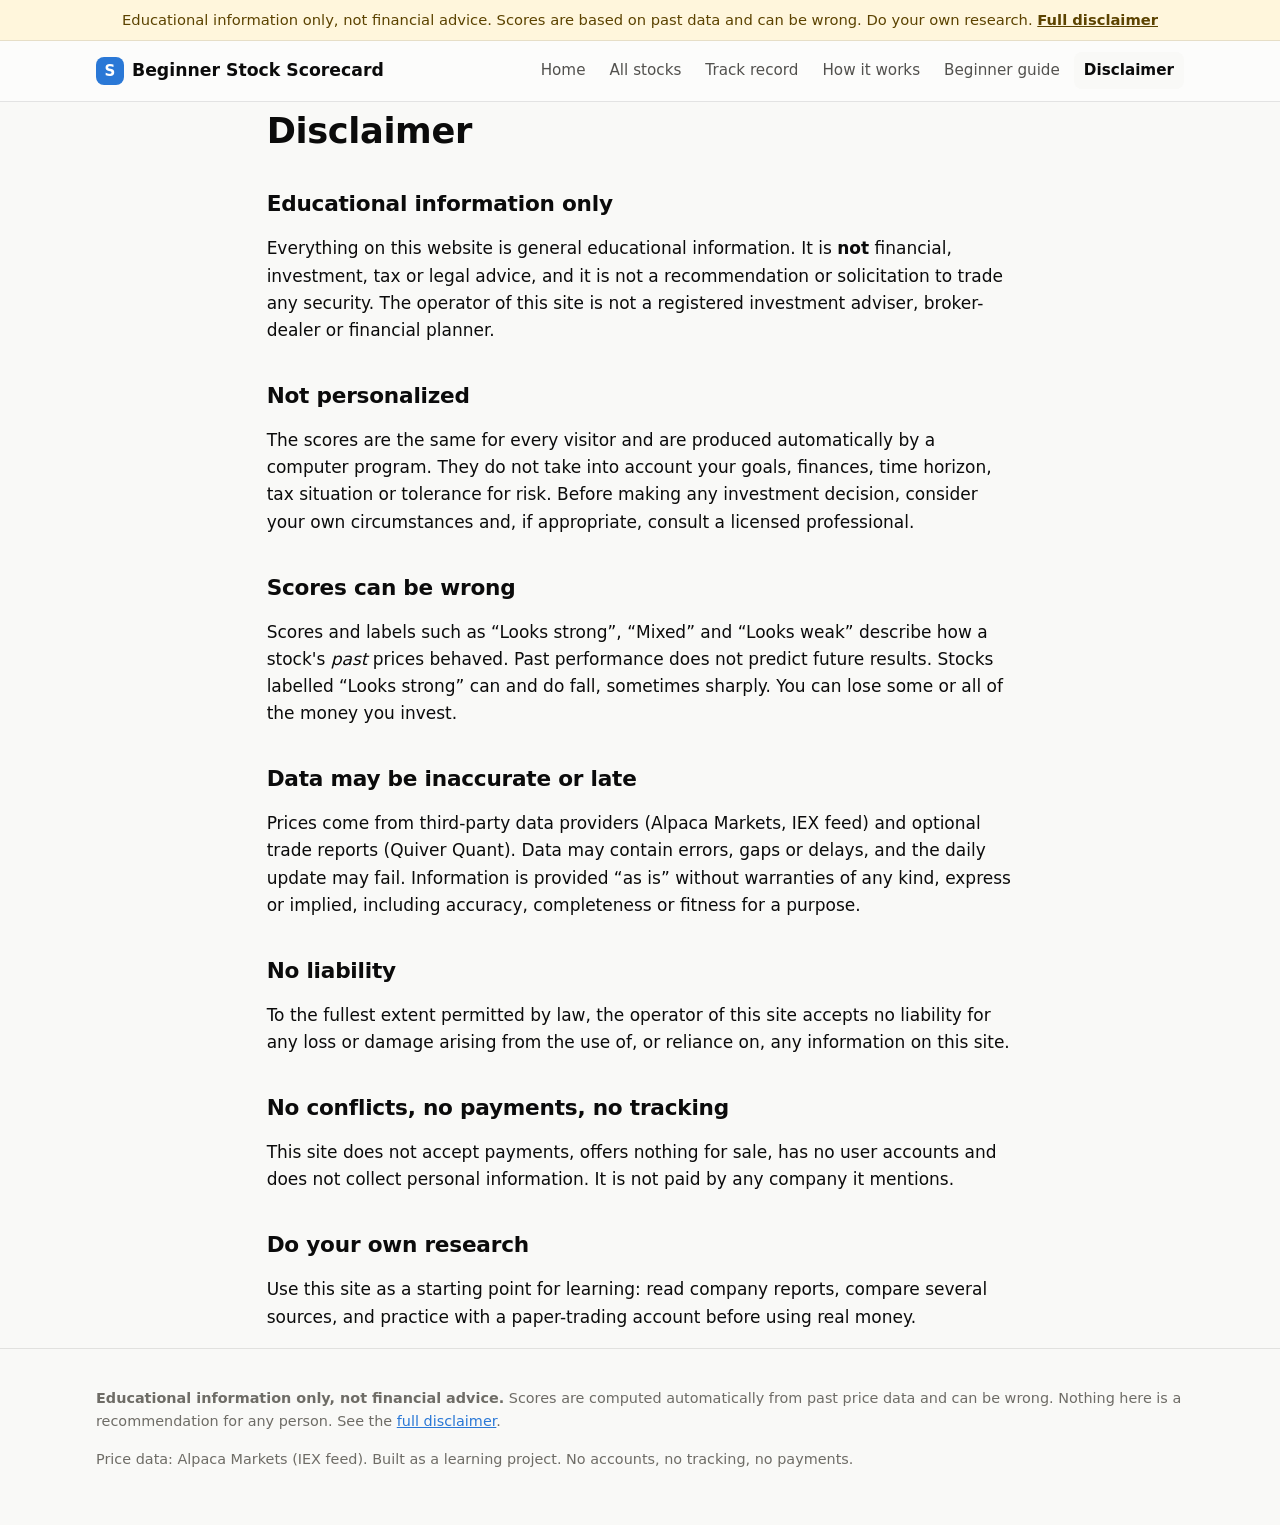
==== site/disclaimer.html @ bff0a10c "Beginner Stock Scorecard: scoring engine, static site, tests, daily workflow Co-Authored-By: Claude " ====
<!doctype html>
<html lang="en">
<head>
  <meta charset="utf-8">
  <meta name="viewport" content="width=device-width, initial-scale=1">
  <title>Disclaimer · Beginner Stock Scorecard</title>
  <meta name="description" content="Full disclaimer: this site is educational information only and not financial advice.">
  <link rel="stylesheet" href="css/style.css">
</head>
<body data-page="disclaimer">
  <div class="disclaimer-banner" role="note">Educational information only, not financial advice. Scores are based on past data and can be wrong. Do your own research. <a href="disclaimer.html">Full disclaimer</a></div>
  <header id="site-header"></header>
  <main class="wrap prose">
    <h1>Disclaimer</h1>

    <h2>Educational information only</h2>
    <p>Everything on this website is general educational information. It is <strong>not</strong> financial, investment,
      tax or legal advice, and it is not a recommendation or solicitation to trade any security. The operator of this site
      is not a registered investment adviser, broker-dealer or financial planner.</p>

    <h2>Not personalized</h2>
    <p>The scores are the same for every visitor and are produced automatically by a computer program. They do not
      take into account your goals, finances, time horizon, tax situation or tolerance for risk. Before making any
      investment decision, consider your own circumstances and, if appropriate, consult a licensed professional.</p>

    <h2>Scores can be wrong</h2>
    <p>Scores and labels such as “Looks strong”, “Mixed” and “Looks weak” describe how a stock's <em>past</em> prices
      behaved. Past performance does not predict future results. Stocks labelled “Looks strong” can and do fall,
      sometimes sharply. You can lose some or all of the money you invest.</p>

    <h2>Data may be inaccurate or late</h2>
    <p>Prices come from third-party data providers (Alpaca Markets, IEX feed) and optional trade reports (Quiver Quant).
      Data may contain errors, gaps or delays, and the daily update may fail. Information is provided “as is”
      without warranties of any kind, express or implied, including accuracy, completeness or fitness for a purpose.</p>

    <h2>No liability</h2>
    <p>To the fullest extent permitted by law, the operator of this site accepts no liability for any loss or damage
      arising from the use of, or reliance on, any information on this site.</p>

    <h2>No conflicts, no payments, no tracking</h2>
    <p>This site does not accept payments, offers nothing for sale, has no user accounts and does not collect personal
      information. It is not paid by any company it mentions.</p>

    <h2>Do your own research</h2>
    <p>Use this site as a starting point for learning: read company reports, compare several sources, and practice with
      a paper-trading account before using real money.</p>
  </main>
  <footer id="site-footer"></footer>
  <script src="js/common.js"></script>
</body>
</html>
---- site/css/style.css ----
:root {
  color-scheme: light;
  --page: #f9f9f7;
  --surface: #fcfcfb;
  --card: #ffffff;
  --ink: #0b0b0b;
  --ink-2: #52514e;
  --muted: #6e6c66;
  --grid: #e1e0d9;
  --axis: #c3c2b7;
  --border: rgba(11, 11, 11, 0.10);
  --accent: #2a78d6;
  --s1: #2a78d6;   /* price / main series */
  --s2: #eb6834;   /* 50-day average */
  --s3: #1baf7a;   /* 200-day average */
  --good: #0ca30c; --good-ink: #006300;
  --warn: #fab219; --warn-ink: #8a5a00;
  --bad: #d03b3b;  --bad-ink: #b02a2a;
  --banner-bg: #fff6dc; --banner-ink: #5c4300;
  --radius: 14px;
  --shadow: 0 1px 2px rgba(0,0,0,.04), 0 4px 16px rgba(0,0,0,.04);
  font-family: system-ui, -apple-system, "Segoe UI", Roboto, sans-serif;
}
@media (prefers-color-scheme: dark) {
  :root {
    color-scheme: dark;
    --page: #0d0d0d; --surface: #1a1a19; --card: #1a1a19;
    --ink: #f0efec; --ink-2: #c3c2b7; --muted: #9a988f;
    --grid: #2c2c2a; --axis: #383835; --border: rgba(255,255,255,0.10);
    --accent: #3987e5; --s1: #3987e5; --s2: #d95926; --s3: #199e70;
    --good-ink: #2fbf2f; --warn-ink: #fab219; --bad-ink: #e66767;
    --banner-bg: #2b2412; --banner-ink: #f3d68a;
    --shadow: none;
  }
}

* { box-sizing: border-box; }
html { -webkit-text-size-adjust: 100%; }
body { margin: 0; background: var(--page); color: var(--ink); line-height: 1.6; font-size: 17px; }
a { color: var(--accent); }
img, svg, canvas { max-width: 100%; }
h1, h2, h3 { line-height: 1.25; letter-spacing: -0.01em; }
h1 { font-size: clamp(1.6rem, 4vw, 2.2rem); margin: 0.2em 0 0.3em; }
h2 { font-size: 1.35rem; margin: 1.8em 0 0.6em; }
h3 { font-size: 1.1rem; margin: 1.2em 0 0.4em; }
.wrap { max-width: 1120px; margin: 0 auto; padding: 0 16px; }
.lede { color: var(--ink-2); font-size: 1.08rem; max-width: 70ch; }
.muted { color: var(--muted); }
.small { font-size: 0.88rem; }
.prose { max-width: 72ch; }
.prose li { margin: 0.3em 0; }

/* ---------- disclaimer banner ---------- */
.disclaimer-banner {
  background: var(--banner-bg); color: var(--banner-ink); font-size: 0.92rem;
  padding: 8px 16px; text-align: center; border-bottom: 1px solid var(--border);
}
.disclaimer-banner a { color: inherit; font-weight: 600; }
.demo-banner { background: var(--bad); color: #fff; text-align: center; padding: 8px 16px; font-weight: 700; }

/* ---------- header / nav ---------- */
.site-header { background: var(--surface); border-bottom: 1px solid var(--border); position: sticky; top: 0; z-index: 10; }
.site-header .wrap { display: flex; align-items: center; gap: 16px; min-height: 60px; flex-wrap: wrap; }
.brand { font-weight: 800; color: var(--ink); text-decoration: none; font-size: 1.08rem; display: flex; align-items: center; gap: 8px; }
.brand-mark { width: 28px; height: 28px; border-radius: 8px; background: var(--accent); color: #fff; display: grid; place-items: center; font-size: 15px; }
.nav { display: flex; gap: 4px; flex-wrap: wrap; margin-left: auto; }
.nav a { color: var(--ink-2); text-decoration: none; padding: 6px 10px; border-radius: 8px; font-size: 0.95rem; }
.nav a:hover { background: var(--page); color: var(--ink); }
.nav a.active { color: var(--ink); background: var(--page); font-weight: 600; }
.nav-toggle { display: none; margin-left: auto; background: none; border: 1px solid var(--border); color: var(--ink);
  border-radius: 8px; padding: 6px 10px; font-size: 1rem; }
@media (max-width: 760px) {
  .nav-toggle { display: block; }
  .nav { display: none; width: 100%; flex-direction: column; padding-bottom: 10px; }
  .nav.open { display: flex; }
}

main { padding: 20px 0 48px; }
footer { border-top: 1px solid var(--border); padding: 24px 0 40px; color: var(--muted); font-size: 0.9rem; }

/* ---------- cards ---------- */
.grid { display: grid; gap: 14px; grid-template-columns: repeat(auto-fill, minmax(260px, 1fr)); }
.card {
  background: var(--card); border: 1px solid var(--border); border-radius: var(--radius); padding: 16px;
  box-shadow: var(--shadow); color: inherit; text-decoration: none; display: block;
}
a.card:hover { border-color: var(--accent); }
.card-top { display: flex; justify-content: space-between; align-items: flex-start; gap: 10px; }
.card .ticker { font-weight: 800; font-size: 1.1rem; }
.card .name { color: var(--ink-2); font-size: 0.92rem; }
.score-num { font-size: 1.9rem; font-weight: 800; line-height: 1; text-align: right; }
.score-num small { font-size: 0.8rem; color: var(--muted); font-weight: 500; }
.card .reason { font-size: 0.93rem; color: var(--ink-2); margin: 8px 0 0; }
.spark { display: block; width: 100%; height: 44px; margin-top: 10px; }

.badge { display: inline-flex; align-items: center; gap: 5px; font-size: 0.82rem; font-weight: 700;
  padding: 2px 9px; border-radius: 999px; border: 1px solid currentColor; white-space: nowrap; }
.badge.strong { color: var(--good-ink); }
.badge.mixed { color: var(--warn-ink); }
.badge.weak { color: var(--bad-ink); }

.stats { display: grid; gap: 12px; grid-template-columns: repeat(auto-fit, minmax(150px, 1fr)); margin: 16px 0; }
.stat { background: var(--card); border: 1px solid var(--border); border-radius: var(--radius); padding: 12px 14px; }
.stat .v { font-size: 1.5rem; font-weight: 800; }
.stat .k { color: var(--muted); font-size: 0.85rem; }

/* ---------- score breakdown bars ---------- */
.part { margin: 14px 0; }
.part-head { display: flex; justify-content: space-between; gap: 10px; font-weight: 600; }
.bar { height: 12px; background: var(--grid); border-radius: 6px; overflow: hidden; margin: 6px 0; }
.bar > span { display: block; height: 100%; background: var(--s1); border-radius: 6px; }
.part p { margin: 4px 0; color: var(--ink-2); font-size: 0.93rem; }

/* ---------- charts ---------- */
.chart-box { background: var(--card); border: 1px solid var(--border); border-radius: var(--radius); padding: 14px; }
.chart-box canvas { width: 100% !important; }
.legend { display: flex; gap: 16px; flex-wrap: wrap; font-size: 0.88rem; color: var(--ink-2); margin-bottom: 8px; }
.legend i { display: inline-block; width: 14px; height: 3px; border-radius: 2px; vertical-align: middle; margin-right: 6px; }
.two-col { display: grid; gap: 18px; grid-template-columns: 1fr; }
@media (min-width: 900px) { .two-col { grid-template-columns: 3fr 2fr; } }

/* ---------- table ---------- */
.controls { display: flex; gap: 10px; flex-wrap: wrap; margin: 12px 0; }
.controls input, .controls select {
  font: inherit; font-size: 0.95rem; padding: 8px 10px; border-radius: 10px; border: 1px solid var(--border);
  background: var(--card); color: var(--ink); min-width: 0;
}
.controls input { flex: 1 1 220px; }
.table-wrap { overflow-x: auto; background: var(--card); border: 1px solid var(--border); border-radius: var(--radius); }
table { border-collapse: collapse; width: 100%; font-size: 0.93rem; }
th, td { padding: 9px 12px; text-align: left; border-bottom: 1px solid var(--grid); white-space: nowrap; }
td.num, th.num { text-align: right; font-variant-numeric: tabular-nums; }
th { font-size: 0.82rem; color: var(--muted); font-weight: 600; text-transform: uppercase; letter-spacing: 0.03em; }
th button { all: unset; cursor: pointer; }
th button:hover { color: var(--ink); }
th button:focus-visible { outline: 2px solid var(--accent); outline-offset: 2px; }
tbody tr:hover { background: var(--page); }
.pos { color: var(--good-ink); } .neg { color: var(--bad-ink); }

.callout { border-left: 4px solid var(--accent); background: var(--card); padding: 12px 16px; border-radius: 0 10px 10px 0; margin: 16px 0; }
.callout.warn { border-left-color: var(--bad); }
.pill-row { display: flex; gap: 8px; flex-wrap: wrap; }
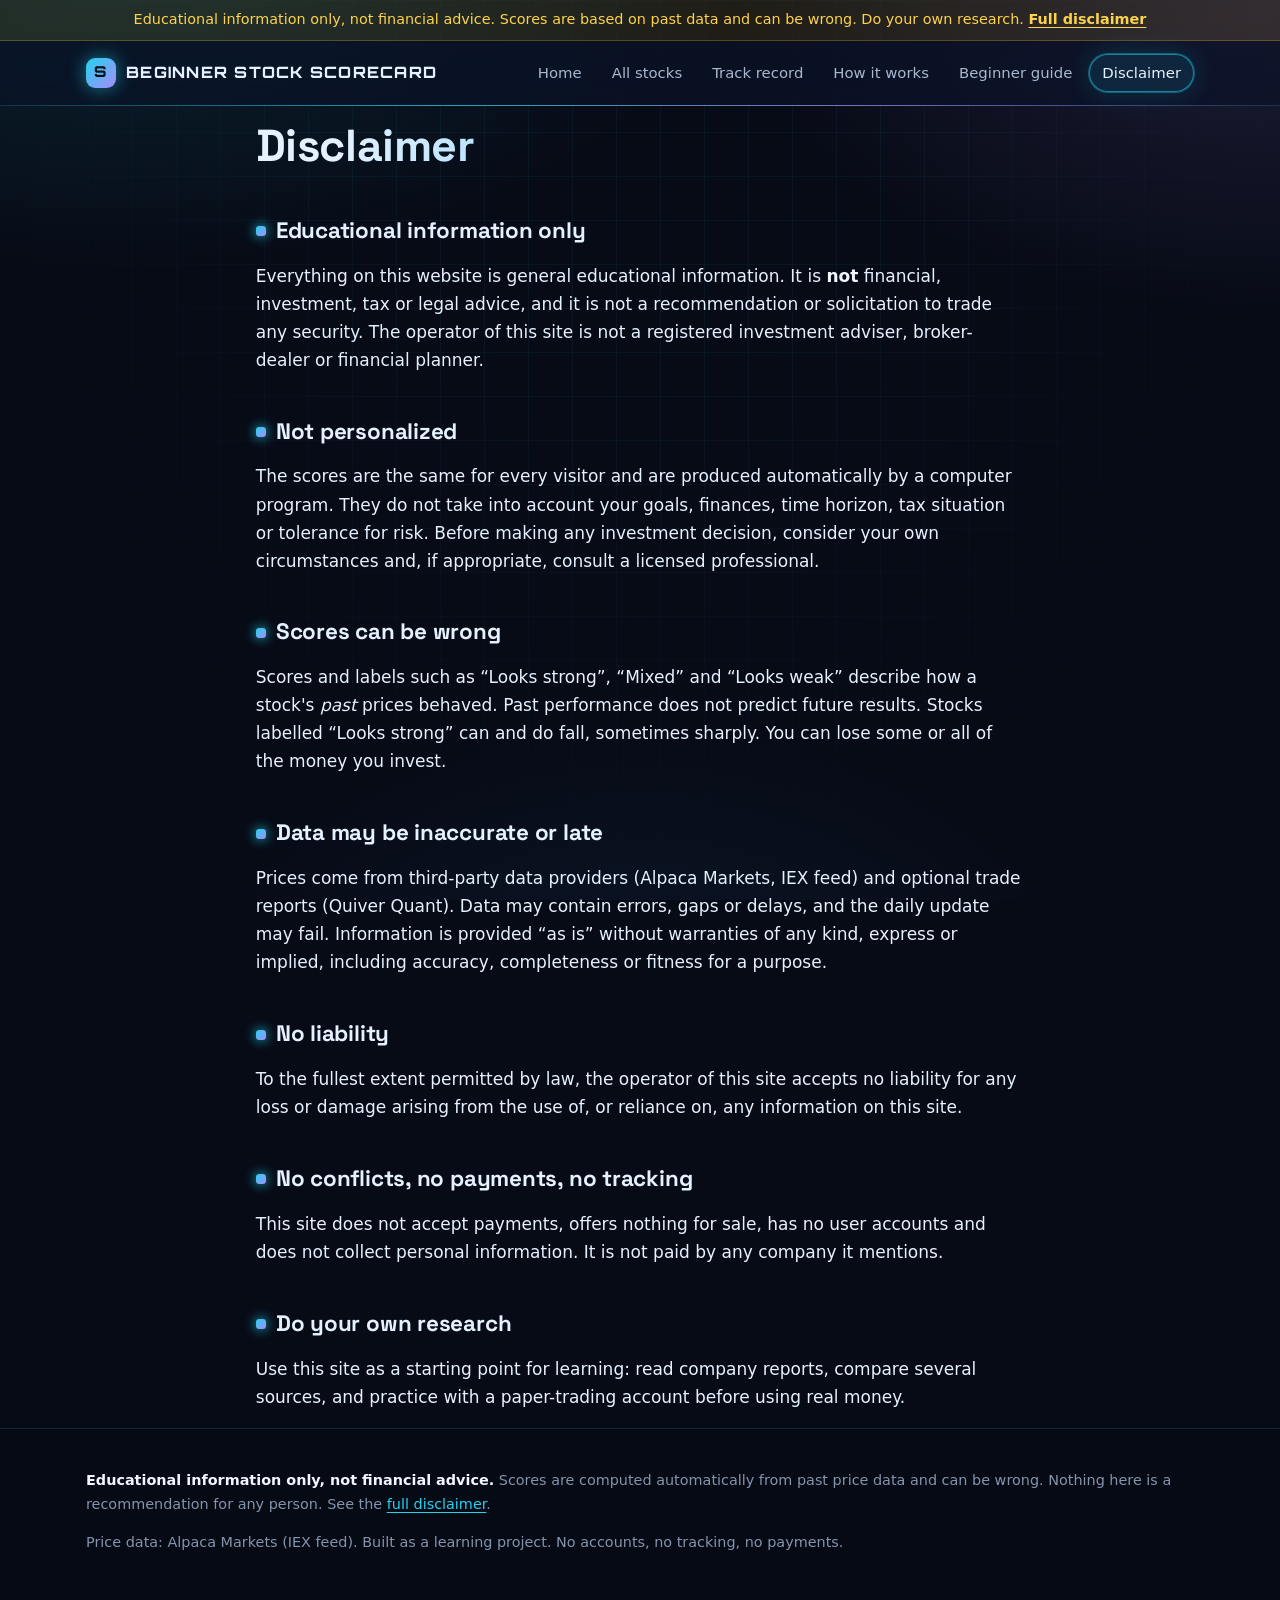
==== commit bcd54c3e: "Version CSS/JS links so visitors get design updates Co-Authored-By: Claude Opus 5.5 <noreply@anthrop" ====
--- a/site/disclaimer.html
+++ b/site/disclaimer.html
@@ -5,7 +5,8 @@
   <meta name="viewport" content="width=device-width, initial-scale=1">
   <title>Disclaimer · Beginner Stock Scorecard</title>
   <meta name="description" content="Full disclaimer: this site is educational information only and not financial advice.">
-  <link rel="stylesheet" href="css/style.css">
+  <link rel="icon" href="favicon.svg" type="image/svg+xml">
+  <link rel="stylesheet" href="css/style.css?v=2">
 </head>
 <body data-page="disclaimer">
   <div class="disclaimer-banner" role="note">Educational information only, not financial advice. Scores are based on past data and can be wrong. Do your own research. <a href="disclaimer.html">Full disclaimer</a></div>
@@ -46,6 +47,6 @@
       a paper-trading account before using real money.</p>
   </main>
   <footer id="site-footer"></footer>
-  <script src="js/common.js"></script>
+  <script src="js/common.js?v=2"></script>
 </body>
 </html>
--- a/site/css/style.css
+++ b/site/css/style.css
@@ -1,142 +1,214 @@
+/* Futuristic theme: dark glass, neon edges. Data colors stay on the validated palette. */
+@import url("https://fonts.googleapis.com/css2?family=Orbitron:wght@600;800&family=Space+Grotesk:wght@500;700&family=JetBrains+Mono:wght@500;700&display=swap");
+
 :root {
-  color-scheme: light;
-  --page: #f9f9f7;
-  --surface: #fcfcfb;
-  --card: #ffffff;
-  --ink: #0b0b0b;
-  --ink-2: #52514e;
-  --muted: #6e6c66;
-  --grid: #e1e0d9;
-  --axis: #c3c2b7;
-  --border: rgba(11, 11, 11, 0.10);
-  --accent: #2a78d6;
-  --s1: #2a78d6;   /* price / main series */
-  --s2: #eb6834;   /* 50-day average */
-  --s3: #1baf7a;   /* 200-day average */
-  --good: #0ca30c; --good-ink: #006300;
-  --warn: #fab219; --warn-ink: #8a5a00;
-  --bad: #d03b3b;  --bad-ink: #b02a2a;
-  --banner-bg: #fff6dc; --banner-ink: #5c4300;
-  --radius: 14px;
-  --shadow: 0 1px 2px rgba(0,0,0,.04), 0 4px 16px rgba(0,0,0,.04);
-  font-family: system-ui, -apple-system, "Segoe UI", Roboto, sans-serif;
-}
-@media (prefers-color-scheme: dark) {
-  :root {
-    color-scheme: dark;
-    --page: #0d0d0d; --surface: #1a1a19; --card: #1a1a19;
-    --ink: #f0efec; --ink-2: #c3c2b7; --muted: #9a988f;
-    --grid: #2c2c2a; --axis: #383835; --border: rgba(255,255,255,0.10);
-    --accent: #3987e5; --s1: #3987e5; --s2: #d95926; --s3: #199e70;
-    --good-ink: #2fbf2f; --warn-ink: #fab219; --bad-ink: #e66767;
-    --banner-bg: #2b2412; --banner-ink: #f3d68a;
-    --shadow: none;
-  }
+  color-scheme: dark;
+  --page: #070b16;
+  --surface: rgba(12, 19, 38, 0.72);
+  --card: rgba(15, 23, 44, 0.62);
+  --card-solid: #0f172c;
+  --ink: #e6f1ff;
+  --ink-2: #a9b8d0;
+  --muted: #8494ad;
+  --grid: rgba(148, 163, 184, 0.14);
+  --axis: rgba(148, 163, 184, 0.32);
+  --border: rgba(56, 189, 248, 0.18);
+  --border-strong: rgba(34, 211, 238, 0.55);
+  --accent: #22d3ee;      /* neon cyan: links, focus, decoration */
+  --accent-2: #a78bfa;    /* neon violet: decoration */
+  --glow: 0 0 0 1px rgba(34, 211, 238, 0.35), 0 0 28px rgba(34, 211, 238, 0.18);
+  /* chart series: validated dark-mode palette steps */
+  --s1: #3987e5;   /* price / main series */
+  --s2: #d95926;   /* 50-day average */
+  --s3: #199e70;   /* 200-day average */
+  --good: #0ca30c; --good-ink: #4ade80;
+  --warn: #fab219; --warn-ink: #fbbf24;
+  --bad: #d03b3b;  --bad-ink: #f87171;
+  --banner-bg: rgba(251, 191, 36, 0.10); --banner-ink: #fcd34d;
+  --radius: 16px;
+  --font-body: system-ui, -apple-system, "Segoe UI", Roboto, sans-serif;
+  --font-head: "Space Grotesk", var(--font-body);
+  --font-brand: "Orbitron", var(--font-head);
+  --font-num: "JetBrains Mono", ui-monospace, "Cascadia Mono", Consolas, monospace;
+  font-family: var(--font-body);
 }
 
 * { box-sizing: border-box; }
 html { -webkit-text-size-adjust: 100%; }
-body { margin: 0; background: var(--page); color: var(--ink); line-height: 1.6; font-size: 17px; }
-a { color: var(--accent); }
+body {
+  margin: 0; color: var(--ink); line-height: 1.65; font-size: 17px; min-height: 100vh;
+  background:
+    radial-gradient(1100px 600px at 8% -10%, rgba(34, 211, 238, 0.14), transparent 60%),
+    radial-gradient(900px 520px at 100% 0%, rgba(167, 139, 250, 0.14), transparent 60%),
+    radial-gradient(800px 600px at 50% 120%, rgba(57, 135, 229, 0.10), transparent 60%),
+    var(--page);
+  background-attachment: fixed;
+}
+/* faint holographic grid */
+body::before {
+  content: ""; position: fixed; inset: 0; pointer-events: none; z-index: -1;
+  background-image:
+    linear-gradient(rgba(56, 189, 248, 0.06) 1px, transparent 1px),
+    linear-gradient(90deg, rgba(56, 189, 248, 0.06) 1px, transparent 1px);
+  background-size: 44px 44px;
+  mask-image: radial-gradient(ellipse at 50% 0%, #000 30%, transparent 75%);
+  -webkit-mask-image: radial-gradient(ellipse at 50% 0%, #000 30%, transparent 75%);
+}
+a { color: var(--accent); text-underline-offset: 3px; }
+a:hover { text-shadow: 0 0 12px rgba(34, 211, 238, 0.6); }
+:focus-visible { outline: 2px solid var(--accent); outline-offset: 3px; border-radius: 6px; }
 img, svg, canvas { max-width: 100%; }
-h1, h2, h3 { line-height: 1.25; letter-spacing: -0.01em; }
-h1 { font-size: clamp(1.6rem, 4vw, 2.2rem); margin: 0.2em 0 0.3em; }
-h2 { font-size: 1.35rem; margin: 1.8em 0 0.6em; }
-h3 { font-size: 1.1rem; margin: 1.2em 0 0.4em; }
-.wrap { max-width: 1120px; margin: 0 auto; padding: 0 16px; }
+h1, h2, h3 { font-family: var(--font-head); line-height: 1.2; letter-spacing: -0.01em; }
+h1 {
+  font-size: clamp(1.8rem, 4.6vw, 2.8rem); margin: 0.3em 0 0.35em; color: var(--ink);
+  background: linear-gradient(92deg, #e6f1ff 10%, #7dd3fc 55%, #c4b5fd 90%);
+  -webkit-background-clip: text; background-clip: text; -webkit-text-fill-color: transparent;
+}
+h2 { font-size: 1.4rem; margin: 2em 0 0.6em; display: flex; align-items: center; gap: 10px; }
+h2::before {
+  content: ""; width: 10px; height: 10px; border-radius: 3px; flex: none;
+  background: linear-gradient(135deg, var(--accent), var(--accent-2)); box-shadow: 0 0 12px var(--accent);
+}
+h3 { font-size: 1.12rem; margin: 1.3em 0 0.4em; color: #c7e9ff; }
+.wrap { max-width: 1140px; margin: 0 auto; padding: 0 16px; }
 .lede { color: var(--ink-2); font-size: 1.08rem; max-width: 70ch; }
 .muted { color: var(--muted); }
 .small { font-size: 0.88rem; }
-.prose { max-width: 72ch; }
-.prose li { margin: 0.3em 0; }
+.prose { max-width: 74ch; }
+.prose li { margin: 0.35em 0; }
+strong { color: #f1f7ff; }
 
 /* ---------- disclaimer banner ---------- */
 .disclaimer-banner {
-  background: var(--banner-bg); color: var(--banner-ink); font-size: 0.92rem;
-  padding: 8px 16px; text-align: center; border-bottom: 1px solid var(--border);
-}
-.disclaimer-banner a { color: inherit; font-weight: 600; }
+  background: var(--banner-bg); color: var(--banner-ink); font-size: 0.9rem;
+  padding: 8px 16px; text-align: center; border-bottom: 1px solid rgba(251, 191, 36, 0.25);
+  backdrop-filter: blur(8px);
+}
+.disclaimer-banner a { color: inherit; font-weight: 700; }
 .demo-banner { background: var(--bad); color: #fff; text-align: center; padding: 8px 16px; font-weight: 700; }
 
 /* ---------- header / nav ---------- */
-.site-header { background: var(--surface); border-bottom: 1px solid var(--border); position: sticky; top: 0; z-index: 10; }
-.site-header .wrap { display: flex; align-items: center; gap: 16px; min-height: 60px; flex-wrap: wrap; }
-.brand { font-weight: 800; color: var(--ink); text-decoration: none; font-size: 1.08rem; display: flex; align-items: center; gap: 8px; }
-.brand-mark { width: 28px; height: 28px; border-radius: 8px; background: var(--accent); color: #fff; display: grid; place-items: center; font-size: 15px; }
+.site-header {
+  background: var(--surface); border-bottom: 1px solid var(--border); position: sticky; top: 0; z-index: 10;
+  backdrop-filter: blur(14px) saturate(140%); -webkit-backdrop-filter: blur(14px) saturate(140%);
+}
+.site-header::after {
+  content: ""; position: absolute; left: 0; right: 0; bottom: -1px; height: 1px;
+  background: linear-gradient(90deg, transparent, var(--accent), var(--accent-2), transparent); opacity: 0.7;
+}
+.site-header .wrap { display: flex; align-items: center; gap: 16px; min-height: 64px; flex-wrap: wrap; }
+.brand {
+  font-family: var(--font-brand); font-weight: 800; color: var(--ink); text-decoration: none;
+  font-size: 0.98rem; letter-spacing: 0.08em; text-transform: uppercase; display: flex; align-items: center; gap: 10px;
+}
+.brand:hover { text-shadow: none; }
+.brand-mark {
+  width: 30px; height: 30px; border-radius: 9px; color: #04121a; display: grid; place-items: center; font-size: 15px;
+  background: linear-gradient(135deg, var(--accent), var(--accent-2)); box-shadow: 0 0 18px rgba(34, 211, 238, 0.55);
+}
 .nav { display: flex; gap: 4px; flex-wrap: wrap; margin-left: auto; }
-.nav a { color: var(--ink-2); text-decoration: none; padding: 6px 10px; border-radius: 8px; font-size: 0.95rem; }
-.nav a:hover { background: var(--page); color: var(--ink); }
-.nav a.active { color: var(--ink); background: var(--page); font-weight: 600; }
-.nav-toggle { display: none; margin-left: auto; background: none; border: 1px solid var(--border); color: var(--ink);
-  border-radius: 8px; padding: 6px 10px; font-size: 1rem; }
+.nav a {
+  color: var(--ink-2); text-decoration: none; padding: 6px 12px; border-radius: 999px; font-size: 0.93rem;
+  border: 1px solid transparent; transition: color .15s, border-color .15s, background .15s;
+}
+.nav a:hover { color: var(--ink); border-color: var(--border); background: rgba(34, 211, 238, 0.06); text-shadow: none; }
+.nav a.active { color: var(--ink); border-color: var(--border-strong); background: rgba(34, 211, 238, 0.10); box-shadow: var(--glow); }
+.nav-toggle {
+  display: none; margin-left: auto; background: rgba(34, 211, 238, 0.08); border: 1px solid var(--border-strong);
+  color: var(--ink); border-radius: 10px; padding: 6px 12px; font: inherit; font-size: 0.95rem;
+}
 @media (max-width: 760px) {
-  .nav-toggle { display: block; }
-  .nav { display: none; width: 100%; flex-direction: column; padding-bottom: 10px; }
+  .site-header .wrap { flex-wrap: wrap; gap: 10px; }
+  .brand { flex: 1 1 0; min-width: 0; font-size: 0.8rem; letter-spacing: 0.05em; line-height: 1.3; }
+  .nav-toggle { display: block; flex: none; }
+  .nav { display: none; width: 100%; flex-direction: column; padding-bottom: 12px; }
   .nav.open { display: flex; }
 }
 
-main { padding: 20px 0 48px; }
-footer { border-top: 1px solid var(--border); padding: 24px 0 40px; color: var(--muted); font-size: 0.9rem; }
-
-/* ---------- cards ---------- */
-.grid { display: grid; gap: 14px; grid-template-columns: repeat(auto-fill, minmax(260px, 1fr)); }
-.card {
-  background: var(--card); border: 1px solid var(--border); border-radius: var(--radius); padding: 16px;
-  box-shadow: var(--shadow); color: inherit; text-decoration: none; display: block;
-}
-a.card:hover { border-color: var(--accent); }
+main { padding: 22px 0 56px; }
+footer { border-top: 1px solid var(--border); padding: 26px 0 44px; color: var(--muted); font-size: 0.9rem; background: rgba(7, 11, 22, 0.6); }
+
+/* ---------- glass cards ---------- */
+.grid { display: grid; gap: 16px; grid-template-columns: repeat(auto-fill, minmax(262px, 1fr)); }
+.card, .stat, .chart-box, .table-wrap, .callout {
+  background: var(--card); border: 1px solid var(--border); border-radius: var(--radius);
+  backdrop-filter: blur(10px); -webkit-backdrop-filter: blur(10px);
+  box-shadow: inset 0 1px 0 rgba(255, 255, 255, 0.04), 0 10px 30px rgba(0, 0, 0, 0.25);
+}
+.card { padding: 16px; color: inherit; text-decoration: none; display: block; position: relative; overflow: hidden; }
+.card::before {
+  content: ""; position: absolute; inset: 0 0 auto 0; height: 2px;
+  background: linear-gradient(90deg, transparent, var(--accent), var(--accent-2), transparent); opacity: 0.55;
+}
+a.card { transition: transform .18s ease, border-color .18s ease, box-shadow .18s ease; }
+a.card:hover { border-color: var(--border-strong); box-shadow: var(--glow); transform: translateY(-3px); text-shadow: none; }
 .card-top { display: flex; justify-content: space-between; align-items: flex-start; gap: 10px; }
-.card .ticker { font-weight: 800; font-size: 1.1rem; }
+.card .ticker { font-family: var(--font-num); font-weight: 700; font-size: 1.12rem; letter-spacing: 0.04em; color: #c7e9ff; }
 .card .name { color: var(--ink-2); font-size: 0.92rem; }
-.score-num { font-size: 1.9rem; font-weight: 800; line-height: 1; text-align: right; }
-.score-num small { font-size: 0.8rem; color: var(--muted); font-weight: 500; }
+.score-num {
+  font-family: var(--font-num); font-size: 2rem; font-weight: 700; line-height: 1; text-align: right; color: #f1f7ff;
+  text-shadow: 0 0 18px rgba(34, 211, 238, 0.45);
+}
+.score-num small { font-size: 0.75rem; color: var(--muted); font-weight: 500; text-shadow: none; }
 .card .reason { font-size: 0.93rem; color: var(--ink-2); margin: 8px 0 0; }
-.spark { display: block; width: 100%; height: 44px; margin-top: 10px; }
-
-.badge { display: inline-flex; align-items: center; gap: 5px; font-size: 0.82rem; font-weight: 700;
-  padding: 2px 9px; border-radius: 999px; border: 1px solid currentColor; white-space: nowrap; }
+.spark { display: block; width: 100%; height: 46px; margin-top: 10px; filter: drop-shadow(0 0 6px rgba(57, 135, 229, 0.55)); }
+
+.badge {
+  display: inline-flex; align-items: center; gap: 6px; font-size: 0.8rem; font-weight: 700; letter-spacing: 0.02em;
+  padding: 3px 10px; border-radius: 999px; border: 1px solid currentColor; white-space: nowrap;
+  background: rgba(255, 255, 255, 0.03); box-shadow: 0 0 12px -3px currentColor;
+}
 .badge.strong { color: var(--good-ink); }
 .badge.mixed { color: var(--warn-ink); }
 .badge.weak { color: var(--bad-ink); }
 
-.stats { display: grid; gap: 12px; grid-template-columns: repeat(auto-fit, minmax(150px, 1fr)); margin: 16px 0; }
-.stat { background: var(--card); border: 1px solid var(--border); border-radius: var(--radius); padding: 12px 14px; }
-.stat .v { font-size: 1.5rem; font-weight: 800; }
+.stats { display: grid; gap: 14px; grid-template-columns: repeat(auto-fit, minmax(150px, 1fr)); margin: 18px 0; }
+.stat { padding: 14px 16px; }
+.stat .v { font-family: var(--font-num); font-size: 1.7rem; font-weight: 700; color: #f1f7ff; text-shadow: 0 0 16px rgba(34, 211, 238, 0.35); }
 .stat .k { color: var(--muted); font-size: 0.85rem; }
 
 /* ---------- score breakdown bars ---------- */
-.part { margin: 14px 0; }
+.part { margin: 16px 0; }
 .part-head { display: flex; justify-content: space-between; gap: 10px; font-weight: 600; }
-.bar { height: 12px; background: var(--grid); border-radius: 6px; overflow: hidden; margin: 6px 0; }
-.bar > span { display: block; height: 100%; background: var(--s1); border-radius: 6px; }
+.part-head > span:last-child { font-family: var(--font-num); }
+.bar { height: 10px; background: rgba(148, 163, 184, 0.14); border-radius: 6px; overflow: hidden; margin: 7px 0; }
+.bar > span { display: block; height: 100%; background: var(--accent); border-radius: 6px; box-shadow: 0 0 12px rgba(34, 211, 238, 0.7); }
 .part p { margin: 4px 0; color: var(--ink-2); font-size: 0.93rem; }
 
 /* ---------- charts ---------- */
-.chart-box { background: var(--card); border: 1px solid var(--border); border-radius: var(--radius); padding: 14px; }
+.chart-box { padding: 16px; }
 .chart-box canvas { width: 100% !important; }
 .legend { display: flex; gap: 16px; flex-wrap: wrap; font-size: 0.88rem; color: var(--ink-2); margin-bottom: 8px; }
-.legend i { display: inline-block; width: 14px; height: 3px; border-radius: 2px; vertical-align: middle; margin-right: 6px; }
-.two-col { display: grid; gap: 18px; grid-template-columns: 1fr; }
+.legend i { display: inline-block; width: 16px; height: 3px; border-radius: 2px; vertical-align: middle; margin-right: 6px; box-shadow: 0 0 6px currentColor; }
+.two-col { display: grid; gap: 20px; grid-template-columns: 1fr; }
 @media (min-width: 900px) { .two-col { grid-template-columns: 3fr 2fr; } }
 
 /* ---------- table ---------- */
-.controls { display: flex; gap: 10px; flex-wrap: wrap; margin: 12px 0; }
+.controls { display: flex; gap: 10px; flex-wrap: wrap; margin: 14px 0; }
 .controls input, .controls select {
-  font: inherit; font-size: 0.95rem; padding: 8px 10px; border-radius: 10px; border: 1px solid var(--border);
-  background: var(--card); color: var(--ink); min-width: 0;
-}
+  font: inherit; font-size: 0.95rem; padding: 9px 12px; border-radius: 12px; border: 1px solid var(--border);
+  background: rgba(12, 19, 38, 0.8); color: var(--ink); min-width: 0;
+}
+.controls input:focus, .controls select:focus { outline: none; border-color: var(--border-strong); box-shadow: var(--glow); }
 .controls input { flex: 1 1 220px; }
-.table-wrap { overflow-x: auto; background: var(--card); border: 1px solid var(--border); border-radius: var(--radius); }
+.controls select option { background: var(--card-solid); }
+.table-wrap { overflow-x: auto; }
 table { border-collapse: collapse; width: 100%; font-size: 0.93rem; }
-th, td { padding: 9px 12px; text-align: left; border-bottom: 1px solid var(--grid); white-space: nowrap; }
-td.num, th.num { text-align: right; font-variant-numeric: tabular-nums; }
-th { font-size: 0.82rem; color: var(--muted); font-weight: 600; text-transform: uppercase; letter-spacing: 0.03em; }
+th, td { padding: 10px 12px; text-align: left; border-bottom: 1px solid var(--grid); white-space: nowrap; }
+td.num, th.num { text-align: right; font-family: var(--font-num); font-variant-numeric: tabular-nums; font-size: 0.9rem; }
+th { font-family: var(--font-num); font-size: 0.74rem; color: #7dd3fc; font-weight: 500; text-transform: uppercase; letter-spacing: 0.08em; }
 th button { all: unset; cursor: pointer; }
 th button:hover { color: var(--ink); }
 th button:focus-visible { outline: 2px solid var(--accent); outline-offset: 2px; }
-tbody tr:hover { background: var(--page); }
+tbody tr { transition: background .12s; }
+tbody tr:hover { background: rgba(34, 211, 238, 0.06); }
 .pos { color: var(--good-ink); } .neg { color: var(--bad-ink); }
 
-.callout { border-left: 4px solid var(--accent); background: var(--card); padding: 12px 16px; border-radius: 0 10px 10px 0; margin: 16px 0; }
-.callout.warn { border-left-color: var(--bad); }
-.pill-row { display: flex; gap: 8px; flex-wrap: wrap; }
+.callout { border-left: 3px solid var(--accent); padding: 14px 18px; margin: 18px 0; border-radius: 4px var(--radius) var(--radius) 4px; }
+.callout.warn { border-left-color: var(--bad-ink); }
+.pill-row { display: flex; gap: 8px; flex-wrap: wrap; align-items: center; }
+
+@media (prefers-reduced-motion: reduce) {
+  *, *::before, *::after { transition: none !important; }
+  a.card:hover { transform: none; }
+}
